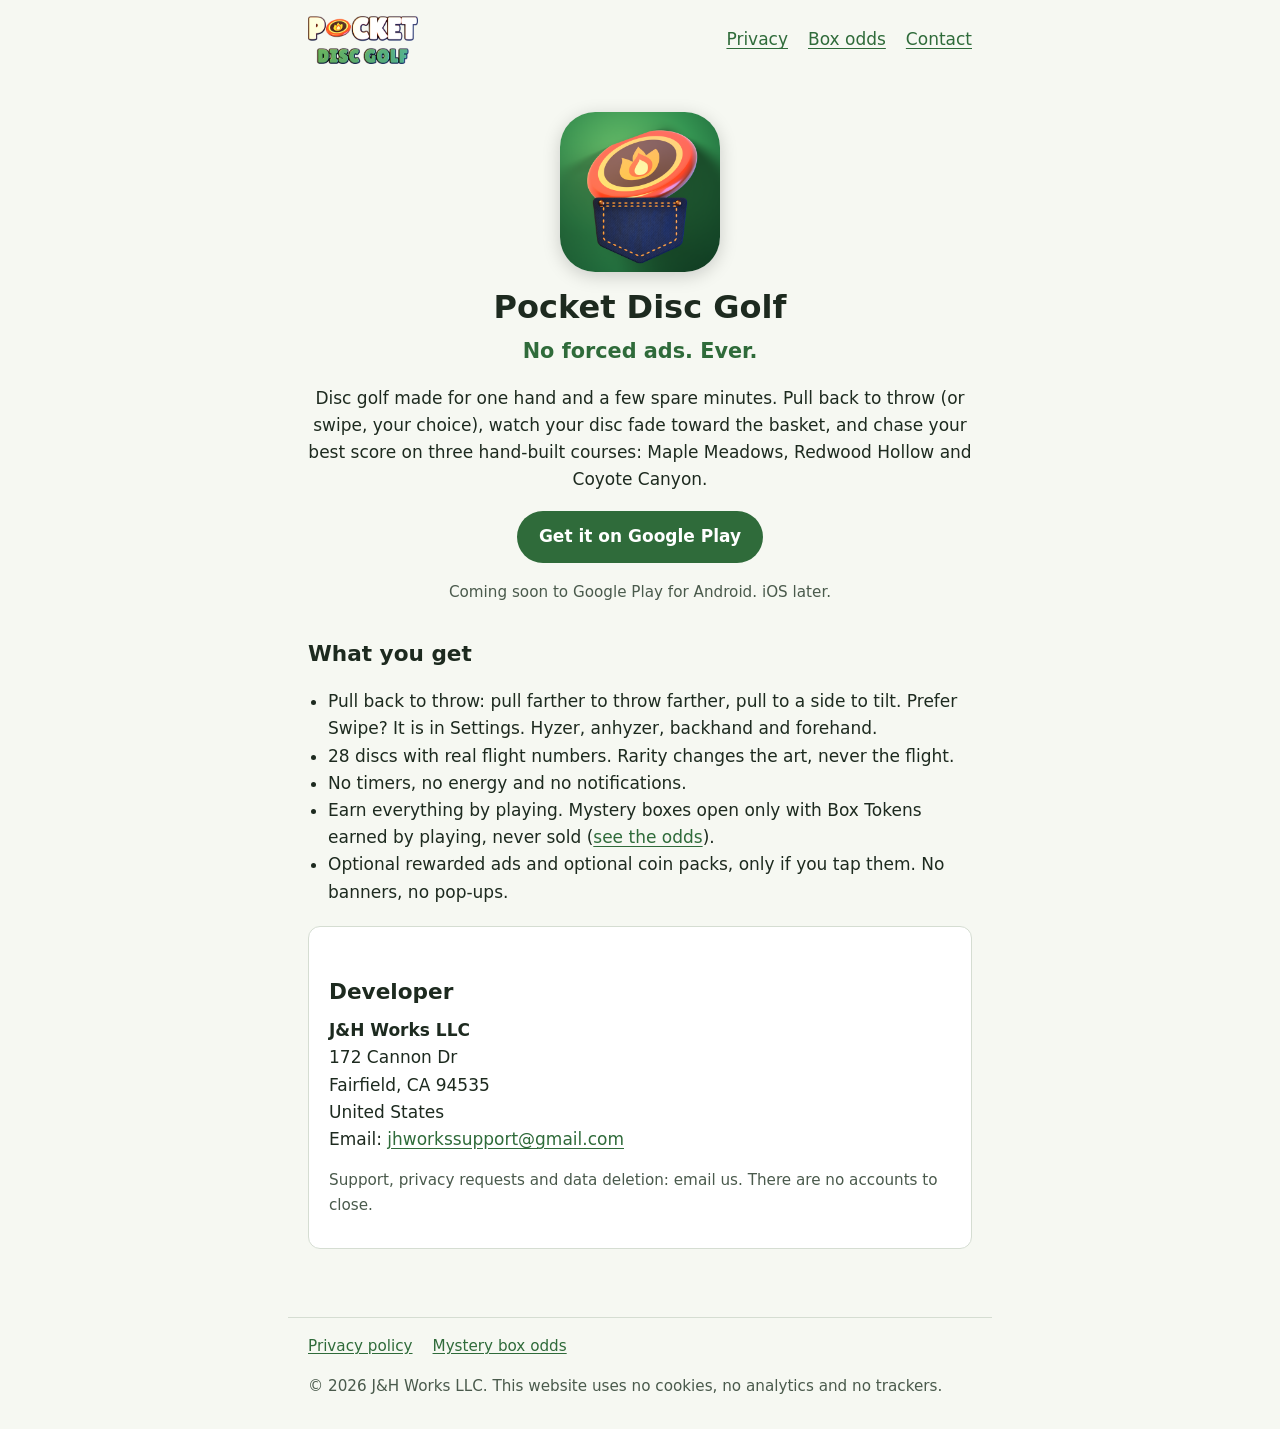
==== index.html @ b110fb0d "Site: home page + app-ads.txt (privacy and odds pages follow)" ====
<!doctype html>
<html lang="en">
<head>
<meta charset="utf-8">
<meta name="viewport" content="width=device-width, initial-scale=1">
<title>Pocket Disc Golf by J&amp;H Works LLC</title>
<meta name="description" content="Pocket Disc Golf: pull-back-to-throw disc golf for Android. No forced ads. Ever.">
<!-- <meta name="google-site-verification" content="PASTE-CODE-HERE"> -->
<link rel="icon" type="image/png" sizes="32x32" href="assets/favicon-32.png">
<link rel="icon" type="image/png" sizes="192x192" href="assets/icon-192.png">
<link rel="apple-touch-icon" href="assets/apple-touch-icon.png">
<link rel="stylesheet" href="assets/site.css">
</head>
<body>
<a class="skip" href="#main">Skip to content</a>
<header>
  <nav aria-label="Main">
    <a class="home" href="./"><img src="assets/logo-wordmark.png" width="110" height="48" alt="Pocket Disc Golf home"></a>
    <a href="privacy/">Privacy</a>
    <a href="odds/">Box odds</a>
    <a href="#contact">Contact</a>
  </nav>
</header>

<main id="main">
  <section class="hero" aria-labelledby="title">
    <img src="assets/icon-512.png" width="160" height="160" alt="Pocket Disc Golf app icon">
    <h1 id="title">Pocket Disc Golf</h1>
    <p class="tagline">No forced ads. Ever.</p>
    <p>Disc golf made for one hand and a few spare minutes. Pull back to throw (or swipe, your choice), watch your disc fade toward the basket,
      and chase your best score on three hand-built courses: Maple Meadows, Redwood Hollow and Coyote Canyon.</p>
    <p><a class="button" href="https://play.google.com/store/apps/details?id=com.jhworks.pocketdiscgolf">Get it on Google Play</a></p>
    <p class="muted">Coming soon to Google Play for Android. iOS later.</p>
  </section>

  <section aria-labelledby="features">
    <h2 id="features">What you get</h2>
    <ul>
      <li>Pull back to throw: pull farther to throw farther, pull to a side to tilt. Prefer Swipe? It is in Settings. Hyzer, anhyzer, backhand and forehand.</li>
      <li>28 discs with real flight numbers. Rarity changes the art, never the flight.</li>
      <li>No timers, no energy and no notifications.</li>
      <li>Earn everything by playing. Mystery boxes open only with Box Tokens earned by playing, never sold
        (<a href="odds/">see the odds</a>).</li>
      <li>Optional rewarded ads and optional coin packs, only if you tap them. No banners, no pop-ups.</li>
    </ul>
  </section>

  <section class="card" id="contact" aria-labelledby="org">
    <h2 id="org">Developer</h2>
    <address>
      <strong>J&amp;H Works LLC</strong><br>
      172 Cannon Dr<br>
      Fairfield, CA 94535<br>
      United States<br>
      Email: <a href="mailto:jhworkssupport@gmail.com">jhworkssupport@gmail.com</a><br>
    </address>
    <p class="muted">Support, privacy requests and data deletion: email us. There are no accounts to close.</p>
  </section>
</main>

<footer>
  <nav aria-label="Footer">
    <a href="privacy/">Privacy policy</a>
    <a href="odds/">Mystery box odds</a>
  </nav>
  <p>&copy; 2026 J&amp;H Works LLC. This website uses no cookies, no analytics and no trackers.</p>
</footer>
</body>
</html>
---- assets/site.css ----
/* Pocket Disc Golf website. One small stylesheet, system fonts only, no external requests. */
:root {
  --bg: #f6f8f2;
  --text: #1d2a1f;
  --muted: #4a5a4c;
  --accent: #2f6b3a;
  --accent-dark: #1f4a28;
  --card: #ffffff;
  --line: #d5ddd2;
  --todo-bg: #fff4d6;
  --todo-line: #b07a00;
}
@media (prefers-color-scheme: dark) {
  :root {
    --bg: #121a14;
    --text: #e7efe6;
    --muted: #b4c3b4;
    --accent: #8fd19a;
    --accent-dark: #b5e6bc;
    --card: #1b261d;
    --line: #34463a;
    --todo-bg: #3a2f10;
    --todo-line: #e0b54a;
  }
}
* { box-sizing: border-box; }
html { -webkit-text-size-adjust: 100%; }
body {
  margin: 0;
  background: var(--bg);
  color: var(--text);
  font: 1.0625rem/1.6 system-ui, -apple-system, "Segoe UI", Roboto, "Helvetica Neue", Arial, sans-serif;
}
.skip {
  position: absolute; left: -999px; top: 0;
  background: var(--accent); color: #fff; padding: .5rem 1rem;
}
.skip:focus { left: 0; z-index: 10; }
header, main, footer { max-width: 44rem; margin: 0 auto; padding: 1rem 1.25rem; }
header nav { display: flex; flex-wrap: wrap; gap: .25rem 1.25rem; align-items: center; }
header nav a.home { font-weight: 700; margin-right: auto; display: inline-block; line-height: 0; }
header nav a.home img { display: block; height: 48px; width: auto; }
a { color: var(--accent); text-underline-offset: .15em; }
a:hover { color: var(--accent-dark); }
a:focus-visible, .button:focus-visible { outline: 3px solid var(--accent); outline-offset: 3px; border-radius: 4px; }
h1 { font-size: 2rem; line-height: 1.2; margin: .5rem 0; }
h2 { font-size: 1.35rem; margin: 2rem 0 .5rem; }
h3 { font-size: 1.1rem; margin: 1.5rem 0 .25rem; }
.hero { text-align: center; padding-top: 1rem; }
.hero img { width: 160px; height: 160px; border-radius: 22%; box-shadow: 0 4px 18px rgba(0,0,0,.18); }
.tagline { font-size: 1.3rem; font-weight: 700; color: var(--accent); margin: .25rem 0 1rem; }
.button {
  display: inline-block; background: var(--accent); color: #fff; text-decoration: none;
  padding: .8rem 1.4rem; border-radius: 999px; font-weight: 700; min-height: 48px;
}
@media (prefers-color-scheme: dark) { .button { color: #0d1a10; } }
.button:hover { background: var(--accent-dark); color: #fff; }
.card { background: var(--card); border: 1px solid var(--line); border-radius: 12px; padding: 1rem 1.25rem; margin: 1.25rem 0; }
.todo { background: var(--todo-bg); border-left: 4px solid var(--todo-line); padding: .5rem .75rem; font-size: .95rem; }
ul { padding-left: 1.25rem; }
address { font-style: normal; }
.table-wrap { overflow-x: auto; }
table { border-collapse: collapse; width: 100%; margin: .75rem 0; font-size: .95rem; }
th, td { border: 1px solid var(--line); padding: .45rem .6rem; text-align: left; vertical-align: top; }
th { background: var(--card); }
caption { text-align: left; font-weight: 700; padding-bottom: .25rem; }
.muted, footer { color: var(--muted); font-size: .95rem; }
footer { border-top: 1px solid var(--line); margin-top: 2rem; }
footer nav { display: flex; flex-wrap: wrap; gap: .25rem 1.25rem; }
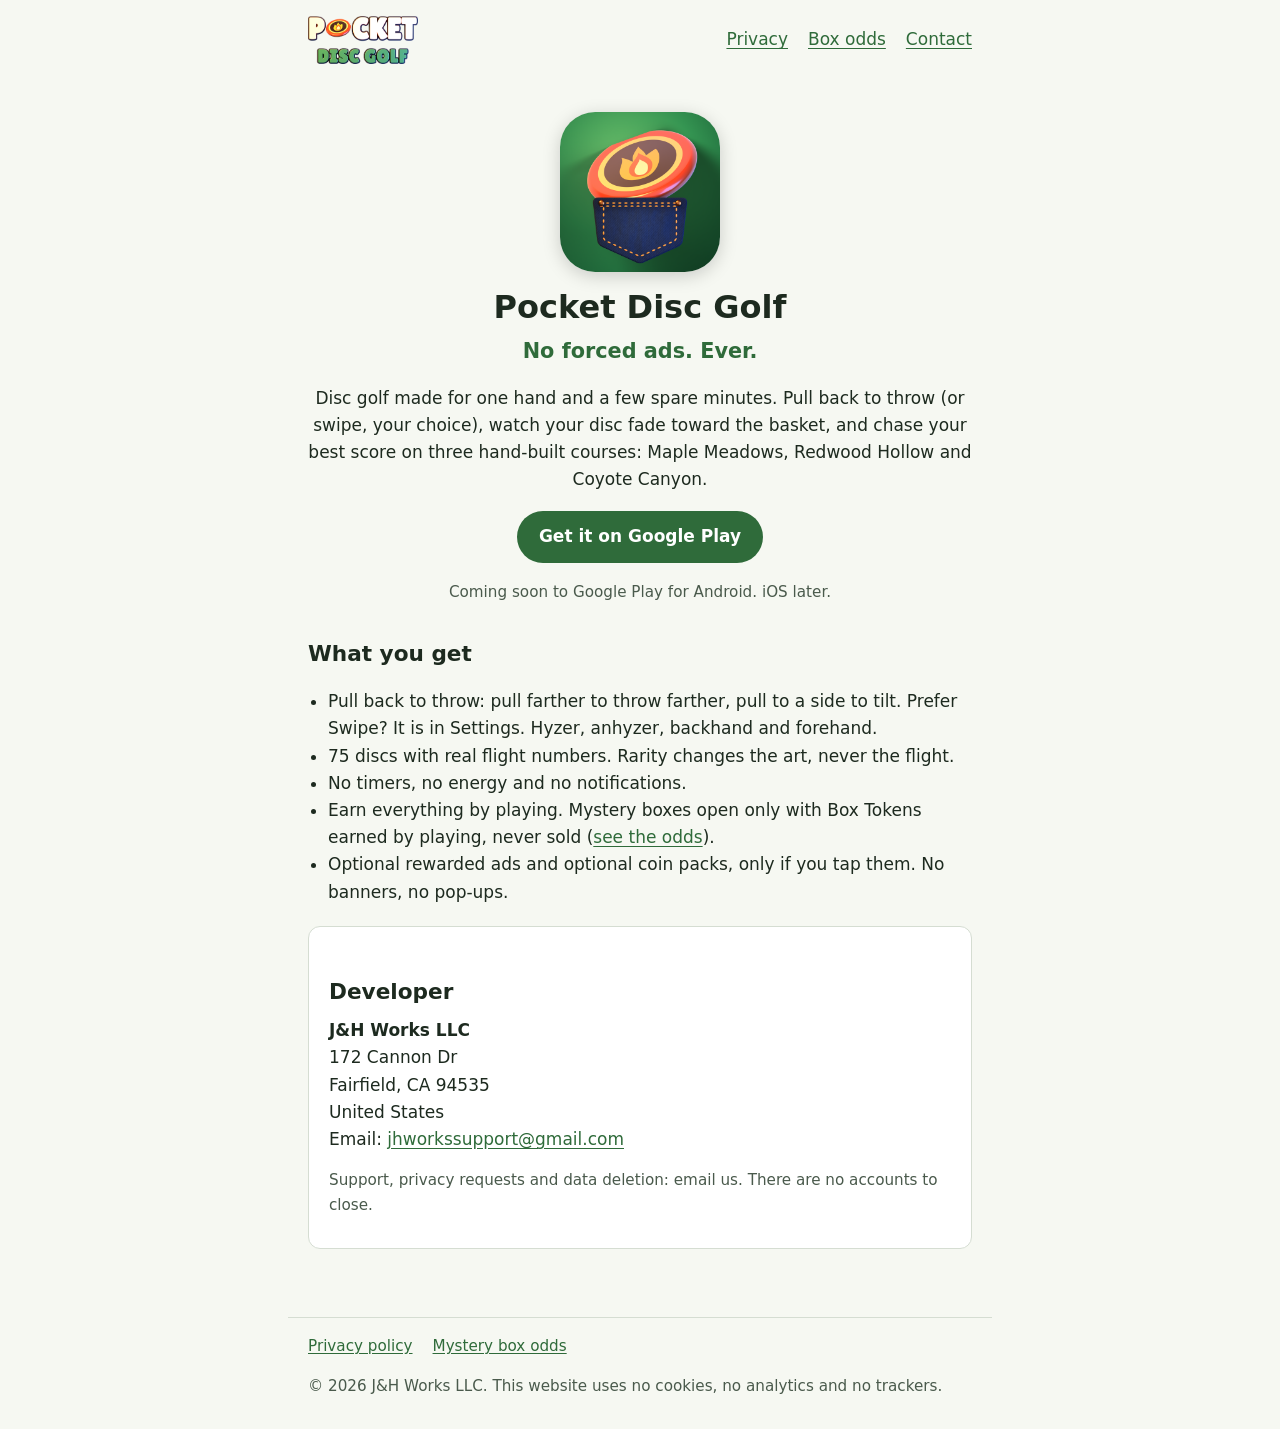
==== commit 2dab46ce: "Home: 75 discs (was 28)" ====
--- a/index.html
+++ b/index.html
@@ -37,7 +37,7 @@
     <h2 id="features">What you get</h2>
     <ul>
       <li>Pull back to throw: pull farther to throw farther, pull to a side to tilt. Prefer Swipe? It is in Settings. Hyzer, anhyzer, backhand and forehand.</li>
-      <li>28 discs with real flight numbers. Rarity changes the art, never the flight.</li>
+      <li>75 discs with real flight numbers. Rarity changes the art, never the flight.</li>
       <li>No timers, no energy and no notifications.</li>
       <li>Earn everything by playing. Mystery boxes open only with Box Tokens earned by playing, never sold
         (<a href="odds/">see the odds</a>).</li>
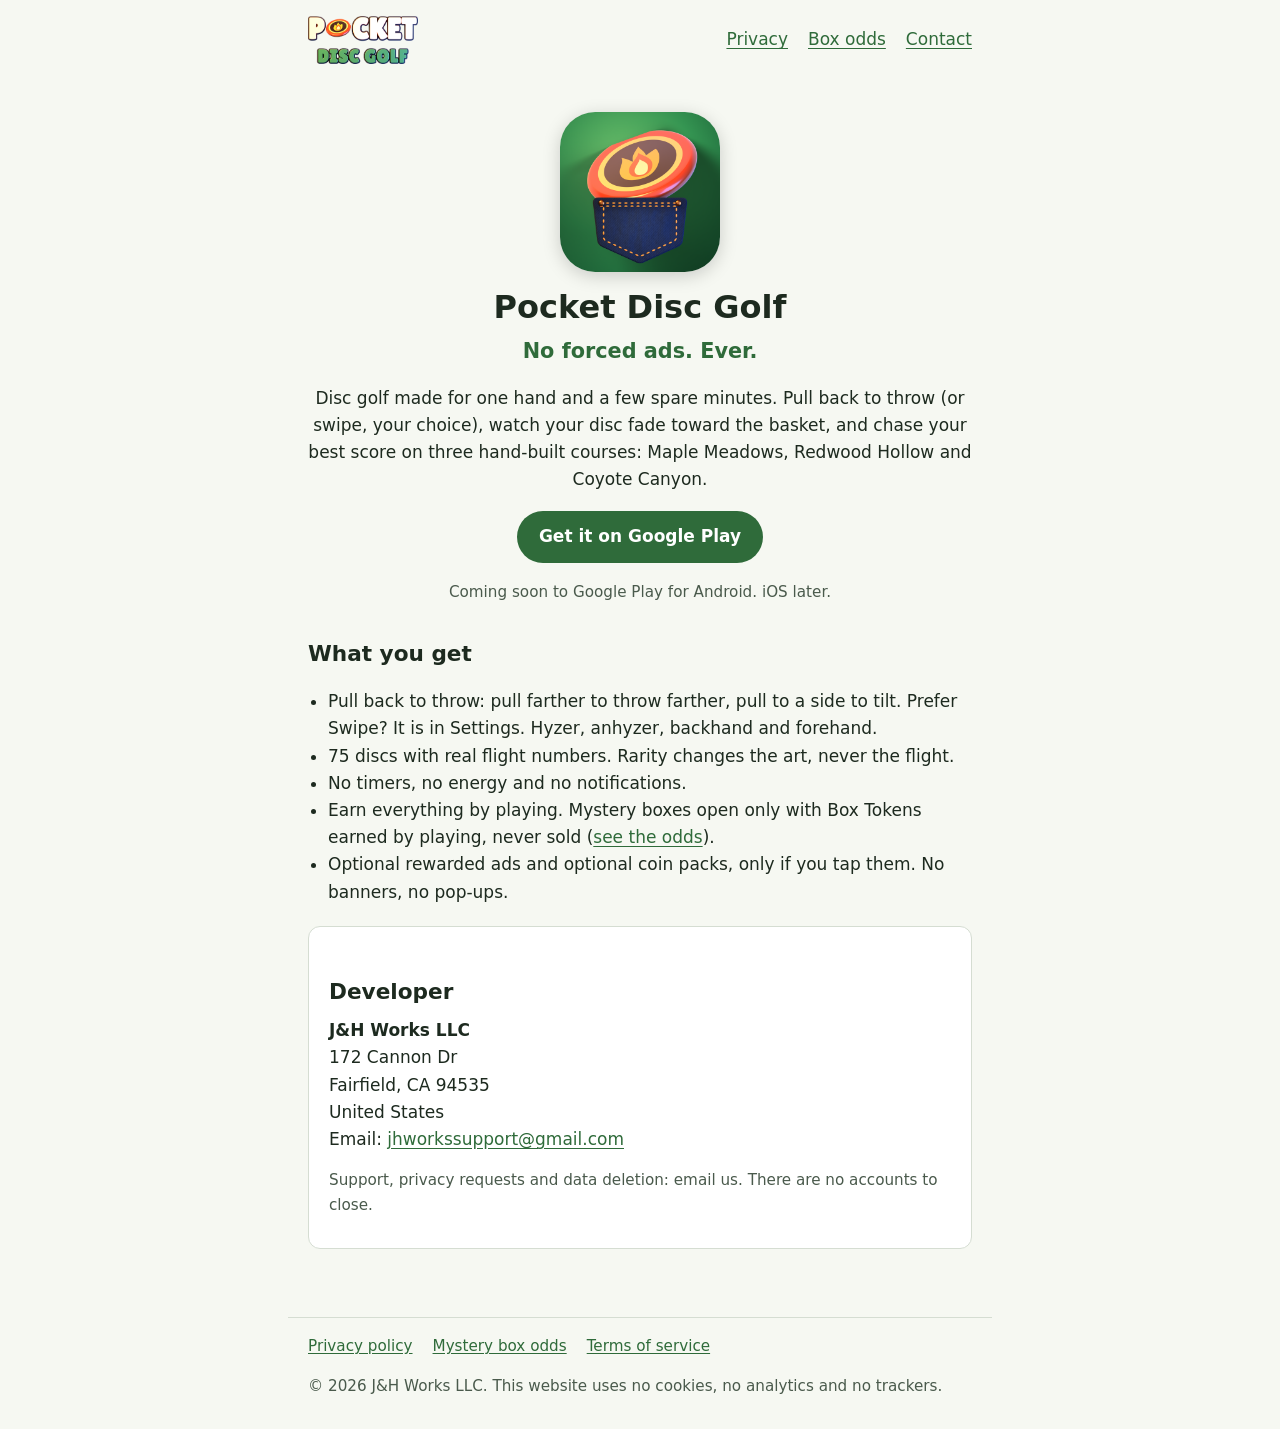
==== commit fe067fe2: "Add Terms of Service page (effective November 5, 2026) + footer links" ====
--- a/index.html
+++ b/index.html
@@ -62,6 +62,7 @@
   <nav aria-label="Footer">
     <a href="privacy/">Privacy policy</a>
     <a href="odds/">Mystery box odds</a>
+    <a href="terms/">Terms of service</a>
   </nav>
   <p>&copy; 2026 J&amp;H Works LLC. This website uses no cookies, no analytics and no trackers.</p>
 </footer>
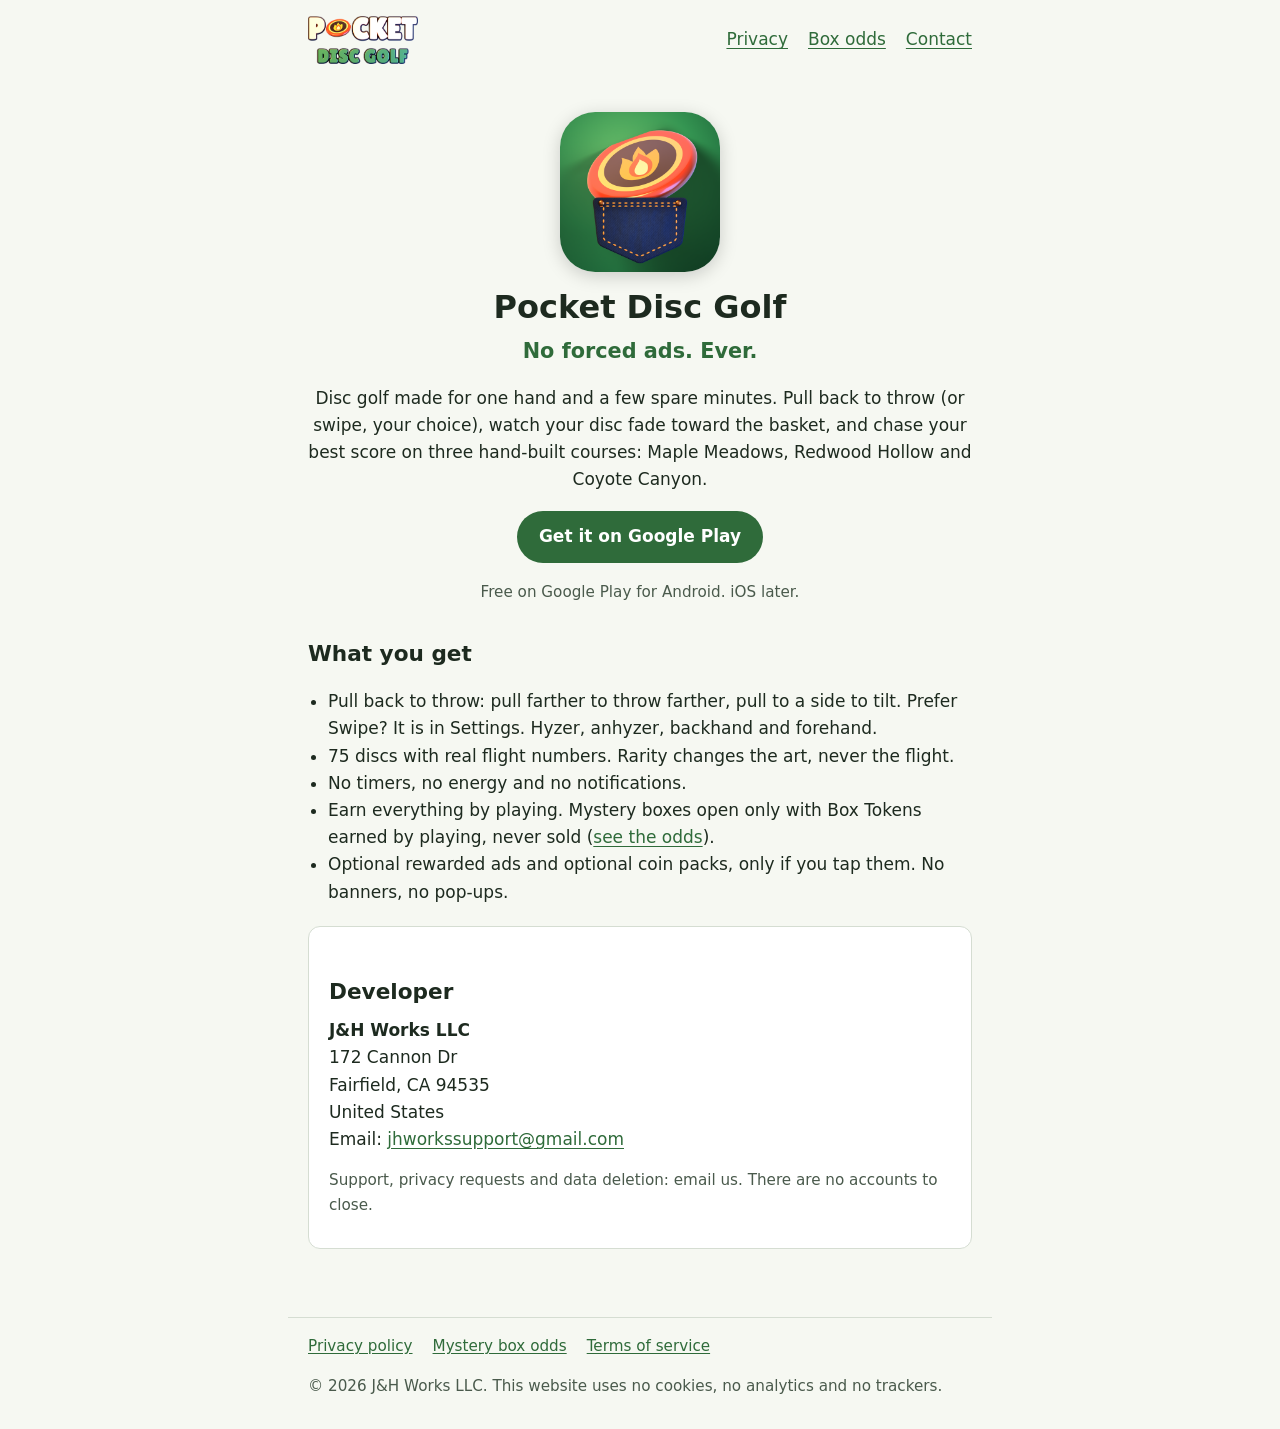
==== commit 81f63beb: "Home: PDG is out on Google Play (launch day 11-13)" ====
--- a/index.html
+++ b/index.html
@@ -30,7 +30,7 @@
     <p>Disc golf made for one hand and a few spare minutes. Pull back to throw (or swipe, your choice), watch your disc fade toward the basket,
       and chase your best score on three hand-built courses: Maple Meadows, Redwood Hollow and Coyote Canyon.</p>
     <p><a class="button" href="https://play.google.com/store/apps/details?id=com.jhworks.pocketdiscgolf">Get it on Google Play</a></p>
-    <p class="muted">Coming soon to Google Play for Android. iOS later.</p>
+    <p class="muted">Free on Google Play for Android. iOS later.</p>
   </section>
 
   <section aria-labelledby="features">
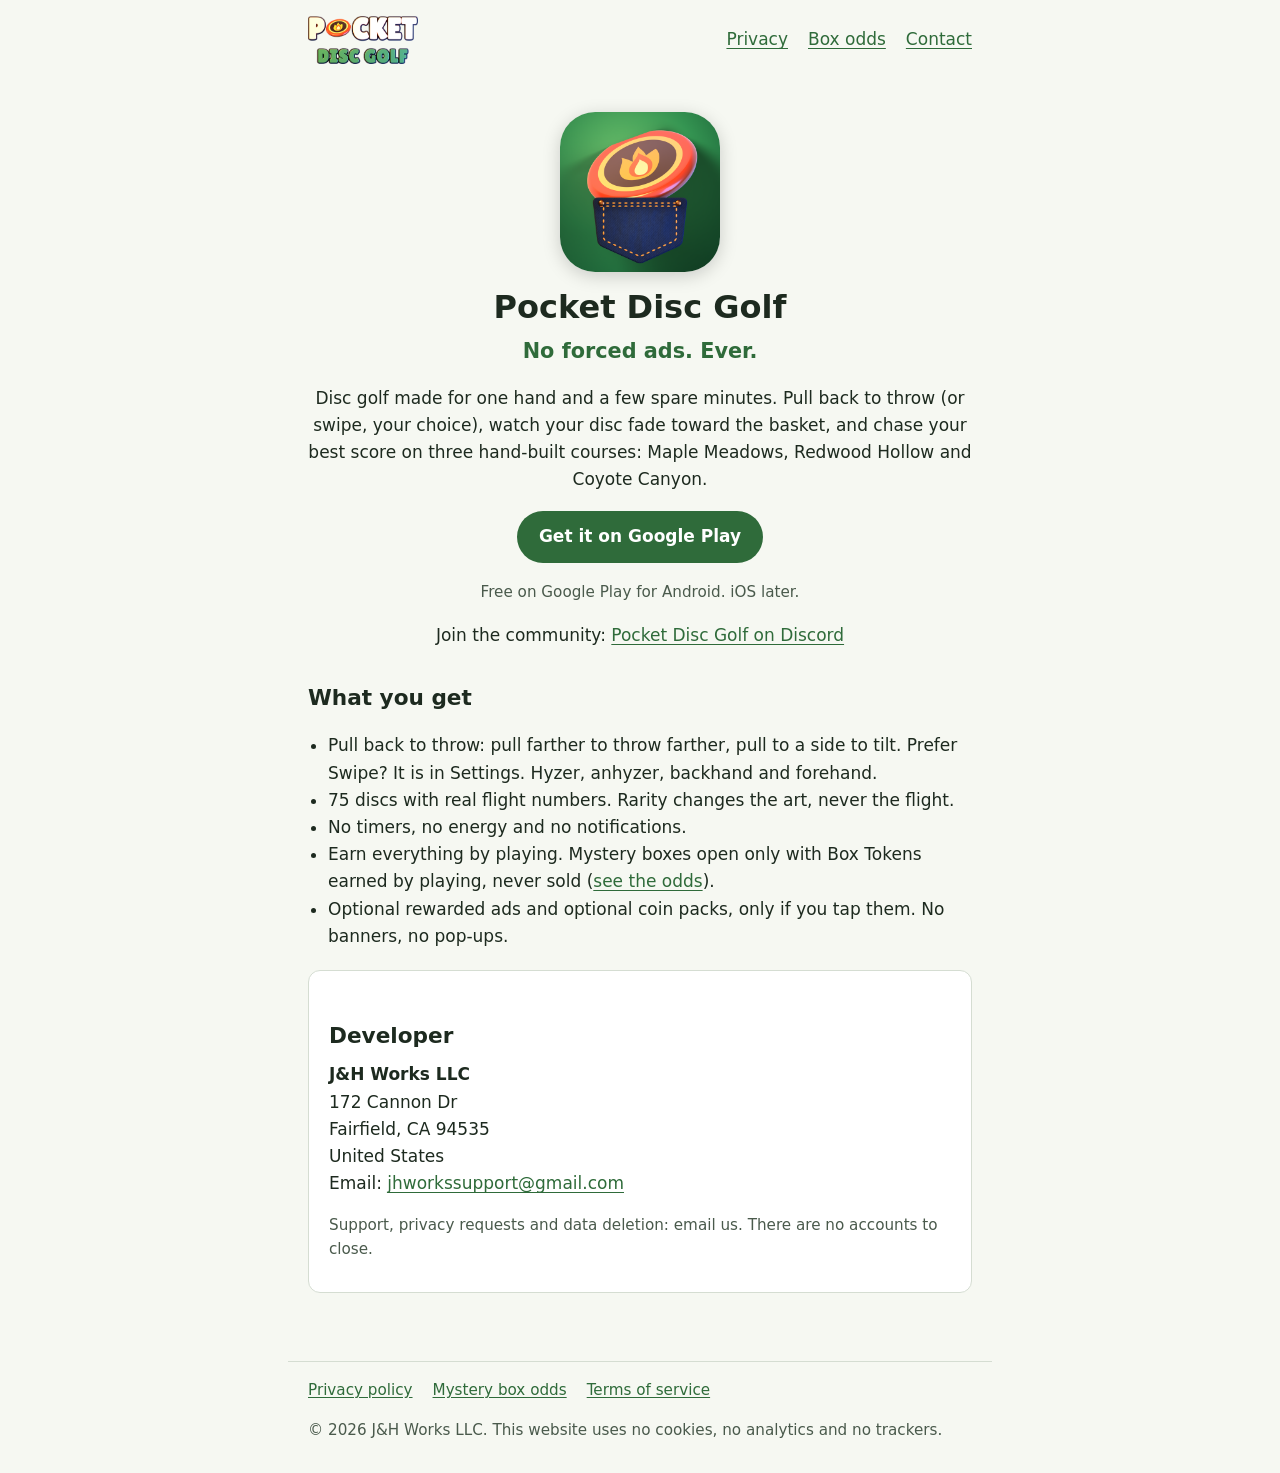
==== commit e8b7783b: "Home: Discord community link" ====
--- a/index.html
+++ b/index.html
@@ -31,6 +31,7 @@
       and chase your best score on three hand-built courses: Maple Meadows, Redwood Hollow and Coyote Canyon.</p>
     <p><a class="button" href="https://play.google.com/store/apps/details?id=com.jhworks.pocketdiscgolf">Get it on Google Play</a></p>
     <p class="muted">Free on Google Play for Android. iOS later.</p>
+    <p>Join the community: <a href="https://discord.gg/v6UCnBCeMp" rel="noopener">Pocket Disc Golf on Discord</a></p>
   </section>
 
   <section aria-labelledby="features">
